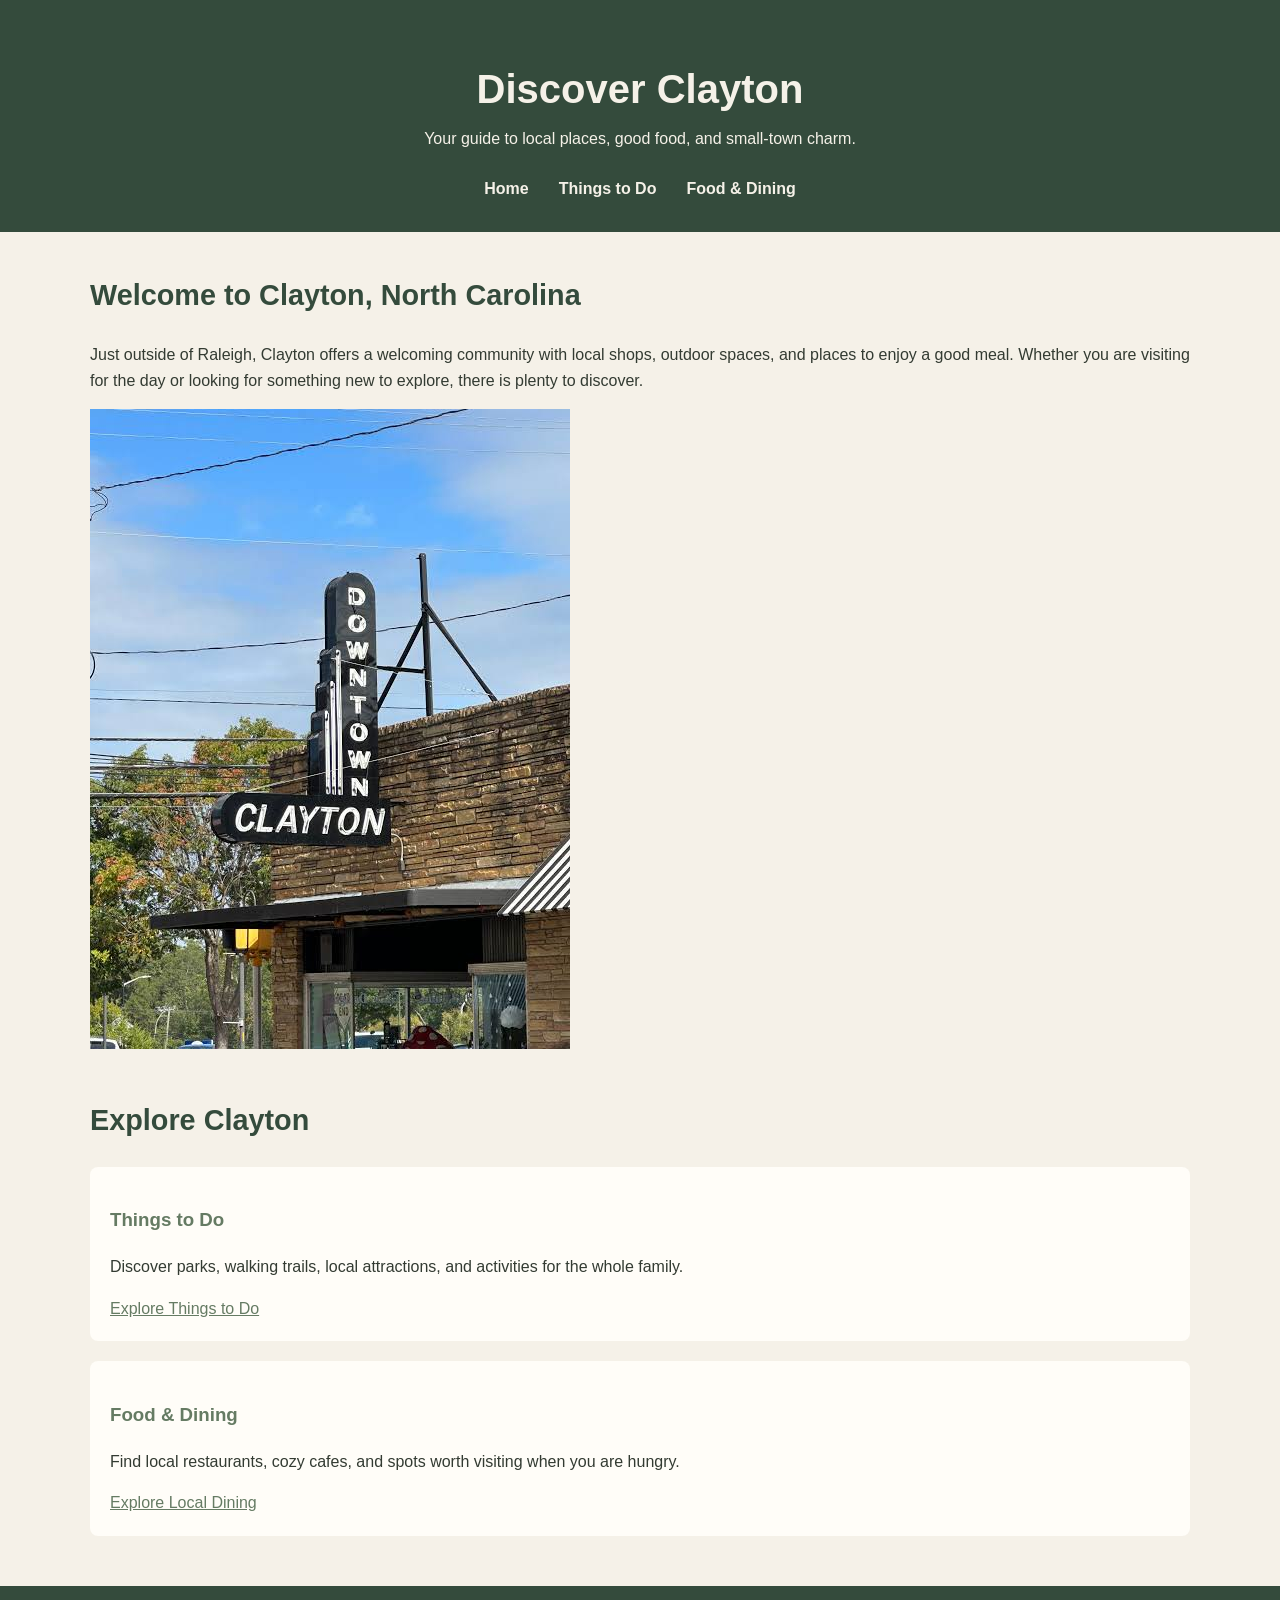
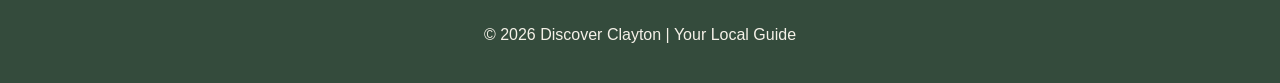
==== index.html @ d140f1c1 "M10 local guide updates" ====
<!DOCTYPE html>
<html lang="en">
<head>
    <meta charset="UTF-8">
    <meta name="viewport" content="width=device-width, initial-scale=1.0">
    <title>Discover Clayton | Your Local Guide</title>
    <link rel="stylesheet" href="css/style.css">
</head>

<body>

    <header>
        <h1>Discover Clayton</h1>
        <p>Your guide to local places, good food, and small-town charm.</p>

        <nav>
            <ul>
                <li><a href="index.html">Home</a></li>
                <li><a href="things-to-do.html">Things to Do</a></li>
                <li><a href="dining.html">Food & Dining</a></li>
            </ul>
        </nav>
    </header>

    <main>

        <section>
            <h2>Welcome to Clayton, North Carolina</h2>
            <p>
                Just outside of Raleigh, Clayton offers a welcoming
                community with local shops, outdoor spaces, and places
                to enjoy a good meal. Whether you are visiting for the
                day or looking for something new to explore, there is
                plenty to discover.
            </p>
            <img src="images/downtown-clayton-image.jpg" alt="Downtown Clayton, North Carolina">
        </section>

        <section>
    <h2>Explore Clayton</h2>

    <div class="feature-container">

        <article>
            <h3>Things to Do</h3>
            <p>
                Discover parks, walking trails, local attractions,
                and activities for the whole family.
            </p>
            <a href="things-to-do.html">Explore Things to Do</a>
        </article>

        <article>
            <h3>Food & Dining</h3>
            <p>
                Find local restaurants, cozy cafes, and spots
                worth visiting when you are hungry.
            </p>
            <a href="dining.html">Explore Local Dining</a>
        </article>

    </div>
</section>

    </main>

    <footer>
        <p>&copy; 2026 Discover Clayton | Your Local Guide</p>
    </footer>

</body>
</html>
---- css/style.css ----
/* General Page Styling */

* {
    box-sizing: border-box;
}

body {
    margin: 0;
    background-color: #f5f1e8;
    color: #333b32;
    font-family: Arial, sans-serif;
    line-height: 1.6;
}

/* Header Styling */

header {
    background-color: #344b3c;
    color: #f5f1e8;
    text-align: center;
    padding: 30px 20px;
}

header h1 {
    font-size: 2.5rem;
    margin-bottom: 5px;
}

header p {
    margin-top: 0;
}

/* Navigation Styling */

nav ul {
    display: flex;
    justify-content: center;
    gap: 30px;
    list-style: none;
    padding: 0;
    margin: 25px 0 0;
}

nav a {
    color: #f5f1e8;
    text-decoration: none;
    font-weight: bold;
}

nav a:hover {
    color: #d6b58c;
}

/* Main Content Styling */

main {
    max-width: 1100px;
    width: 90%;
    margin: 40px auto;
}

section {
    margin-bottom: 40px;
}

h2 {
    color: #344b3c;
    font-size: 1.8rem;
}

h3 {
    color: #657b63;
}

/* Article Styling */

article {
    background-color: #fffdf8;
    padding: 20px;
    margin-bottom: 20px;
    border-radius: 8px;
}

/* Link Styling */

a {
    color: #657b63;
}

a:hover {
    color: #a36f4b;
}

/* Footer Styling */

footer {
    background-color: #344b3c;
    color: #f5f1e8;
    text-align: center;
    padding: 20px;
    margin-top: 50px;
}

/* Responsive Styling */

@media screen and (max-width: 600px) {

    header h1 {
        font-size: 2rem;
    }

    nav ul {
        flex-direction: column;
        gap: 10px;
    }

    main {
        width: 95%;
    }

    article {
        padding: 15px;
    }
    
    .feature-container {
    flex-direction: column;
}

/* Image Styling */

img {
    max-width: 100%;
    height: auto;
    display: block;
    border-radius: 8px;
    margin: 15px 0;
}

/* Homepage Feature Layout */

.feature-container {
    display: flex;
    gap: 25px;
    justify-content: space-between;
}

.feature-container article {
    flex: 1;
}

/* Image Layout */

article img {
    width: 100%;
    max-height: 250px;
    object-fit: cover;
    border-radius: 8px;
}
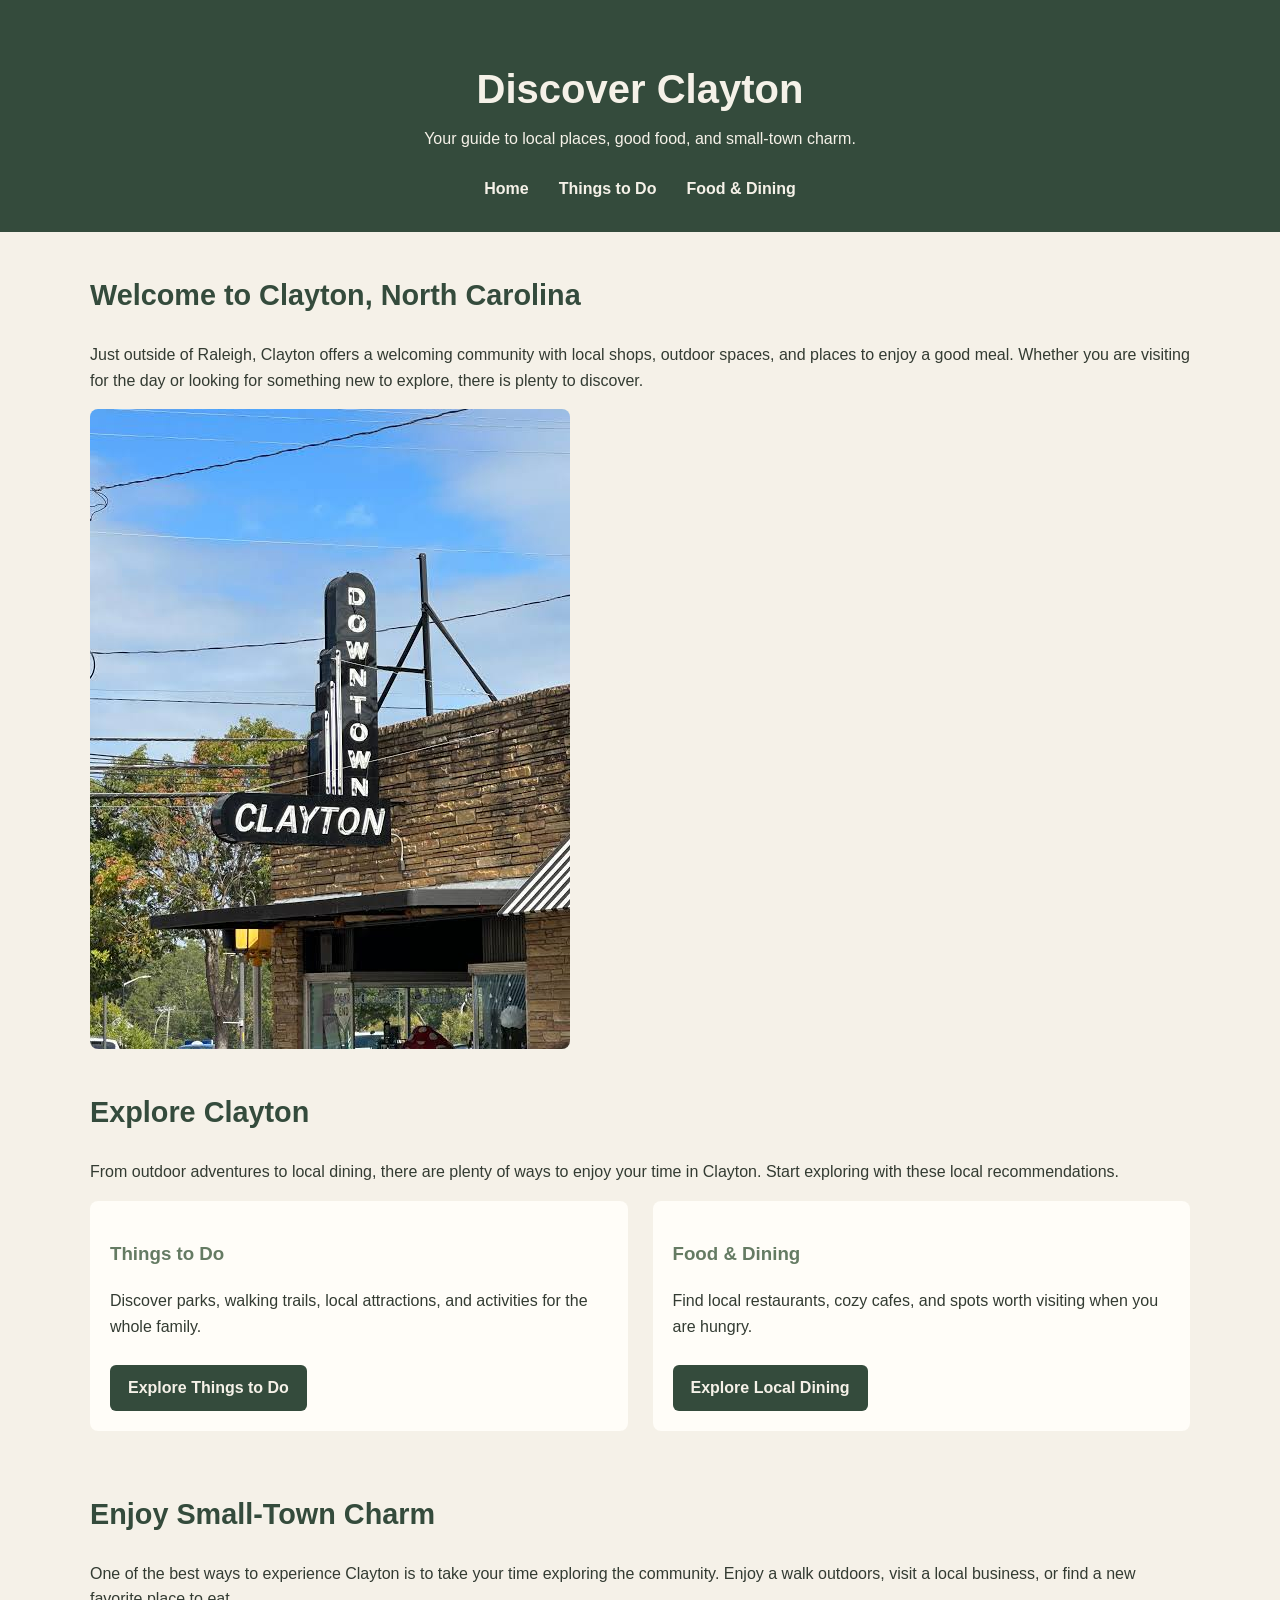
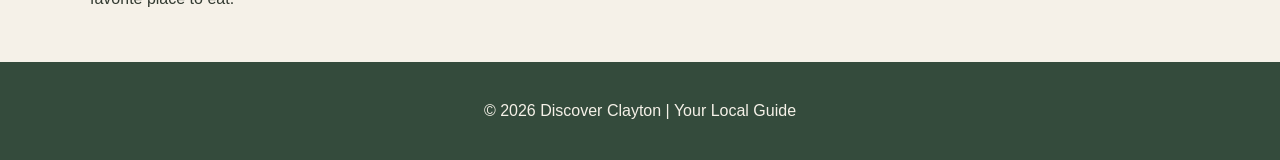
==== commit 05c3b2e0: "M11 updates to local guide project" ====
--- a/index.html
+++ b/index.html
@@ -1,5 +1,6 @@
 <!DOCTYPE html>
 <html lang="en">
+
 <head>
     <meta charset="UTF-8">
     <meta name="viewport" content="width=device-width, initial-scale=1.0">
@@ -26,6 +27,7 @@
 
         <section>
             <h2>Welcome to Clayton, North Carolina</h2>
+
             <p>
                 Just outside of Raleigh, Clayton offers a welcoming
                 community with local shops, outdoor spaces, and places
@@ -33,34 +35,57 @@
                 day or looking for something new to explore, there is
                 plenty to discover.
             </p>
-            <img src="images/downtown-clayton-image.jpg" alt="Downtown Clayton, North Carolina">
+
+            <img src="images/downtown-clayton-image.jpg"
+                 alt="Downtown Clayton, North Carolina">
         </section>
 
         <section>
-    <h2>Explore Clayton</h2>
+            <h2>Explore Clayton</h2>
 
-    <div class="feature-container">
+            <p>
+                From outdoor adventures to local dining, there are
+                plenty of ways to enjoy your time in Clayton.
+                Start exploring with these local recommendations.
+            </p>
 
-        <article>
-            <h3>Things to Do</h3>
+            <div class="feature-container">
+
+                <article>
+                    <h3>Things to Do</h3>
+
+                    <p>
+                        Discover parks, walking trails, local attractions,
+                        and activities for the whole family.
+                    </p>
+
+                    <a href="things-to-do.html">Explore Things to Do</a>
+                </article>
+
+                <article>
+                    <h3>Food & Dining</h3>
+
+                    <p>
+                        Find local restaurants, cozy cafes, and spots
+                        worth visiting when you are hungry.
+                    </p>
+
+                    <a href="dining.html">Explore Local Dining</a>
+                </article>
+
+            </div>
+        </section>
+
+        <section>
+            <h2>Enjoy Small-Town Charm</h2>
+
             <p>
-                Discover parks, walking trails, local attractions,
-                and activities for the whole family.
+                One of the best ways to experience Clayton is to take
+                your time exploring the community. Enjoy a walk outdoors,
+                visit a local business, or find a new favorite place
+                to eat.
             </p>
-            <a href="things-to-do.html">Explore Things to Do</a>
-        </article>
-
-        <article>
-            <h3>Food & Dining</h3>
-            <p>
-                Find local restaurants, cozy cafes, and spots
-                worth visiting when you are hungry.
-            </p>
-            <a href="dining.html">Explore Local Dining</a>
-        </article>
-
-    </div>
-</section>
+        </section>
 
     </main>
 
--- a/css/style.css
+++ b/css/style.css
@@ -1,13 +1,29 @@
+
+/* CSS Custom Properties - Chapter 10 */
+
+:root {
+    --forest-green: #344b3c;
+    --cream: #f5f1e8;
+    --sage: #657b63;
+    --warm-brown: #a36f4b;
+    --card-background: #fffdf8;
+    --dark-text: #333b32;
+}
+
 /* General Page Styling */
 
 * {
     box-sizing: border-box;
 }
 
+html {
+    scroll-behavior: smooth;
+}
+
 body {
     margin: 0;
-    background-color: #f5f1e8;
-    color: #333b32;
+    background-color: var(--cream);
+    color: var(--dark-text);
     font-family: Arial, sans-serif;
     line-height: 1.6;
 }
@@ -15,8 +31,8 @@
 /* Header Styling */
 
 header {
-    background-color: #344b3c;
-    color: #f5f1e8;
+    background-color: var(--forest-green);
+    color: var(--cream);
     text-align: center;
     padding: 30px 20px;
 }
@@ -42,7 +58,7 @@
 }
 
 nav a {
-    color: #f5f1e8;
+    color: var(--cream);
     text-decoration: none;
     font-weight: bold;
 }
@@ -55,7 +71,7 @@
 
 main {
     max-width: 1100px;
-    width: 90%;
+    width: calc(100% - 40px);
     margin: 40px auto;
 }
 
@@ -64,18 +80,18 @@
 }
 
 h2 {
-    color: #344b3c;
+    color: var(--forest-green);
     font-size: 1.8rem;
 }
 
 h3 {
-    color: #657b63;
+    color: var(--sage);
 }
 
 /* Article Styling */
 
 article {
-    background-color: #fffdf8;
+    background-color: var(--card-background);
     padding: 20px;
     margin-bottom: 20px;
     border-radius: 8px;
@@ -84,18 +100,64 @@
 /* Link Styling */
 
 a {
-    color: #657b63;
+    color: var(--sage);
 }
 
 a:hover {
-    color: #a36f4b;
+    color: var(--warm-brown);
+}
+
+/* Homepage Explore Button Styling */
+
+.feature-container a {
+    display: inline-block;
+    background-color: var(--forest-green);
+    color: var(--cream);
+    text-decoration: none;
+    font-weight: bold;
+    padding: 10px 18px;
+    border-radius: 6px;
+    margin-top: 10px;
+}
+
+.feature-container a:hover {
+    background-color: var(--warm-brown);
+    color: #ffffff;
+}
+
+/* Image Styling */
+
+img {
+    max-width: 100%;
+    height: auto;
+    display: block;
+    border-radius: 8px;
+    margin: 15px 0;
+}
+
+article img {
+    width: 100%;
+    max-height: 250px;
+    object-fit: cover;
+}
+
+/* Homepage Feature Layout */
+
+.feature-container {
+    display: flex;
+    gap: 25px;
+    justify-content: space-between;
+}
+
+.feature-container article {
+    flex: 1;
 }
 
 /* Footer Styling */
 
 footer {
-    background-color: #344b3c;
-    color: #f5f1e8;
+    background-color: var(--forest-green);
+    color: var(--cream);
     text-align: center;
     padding: 20px;
     margin-top: 50px;
@@ -121,38 +183,8 @@
     article {
         padding: 15px;
     }
-    
+
     .feature-container {
-    flex-direction: column;
-}
-
-/* Image Styling */
-
-img {
-    max-width: 100%;
-    height: auto;
-    display: block;
-    border-radius: 8px;
-    margin: 15px 0;
-}
-
-/* Homepage Feature Layout */
-
-.feature-container {
-    display: flex;
-    gap: 25px;
-    justify-content: space-between;
-}
-
-.feature-container article {
-    flex: 1;
-}
-
-/* Image Layout */
-
-article img {
-    width: 100%;
-    max-height: 250px;
-    object-fit: cover;
-    border-radius: 8px;
+        flex-direction: column;
+    }
 }
